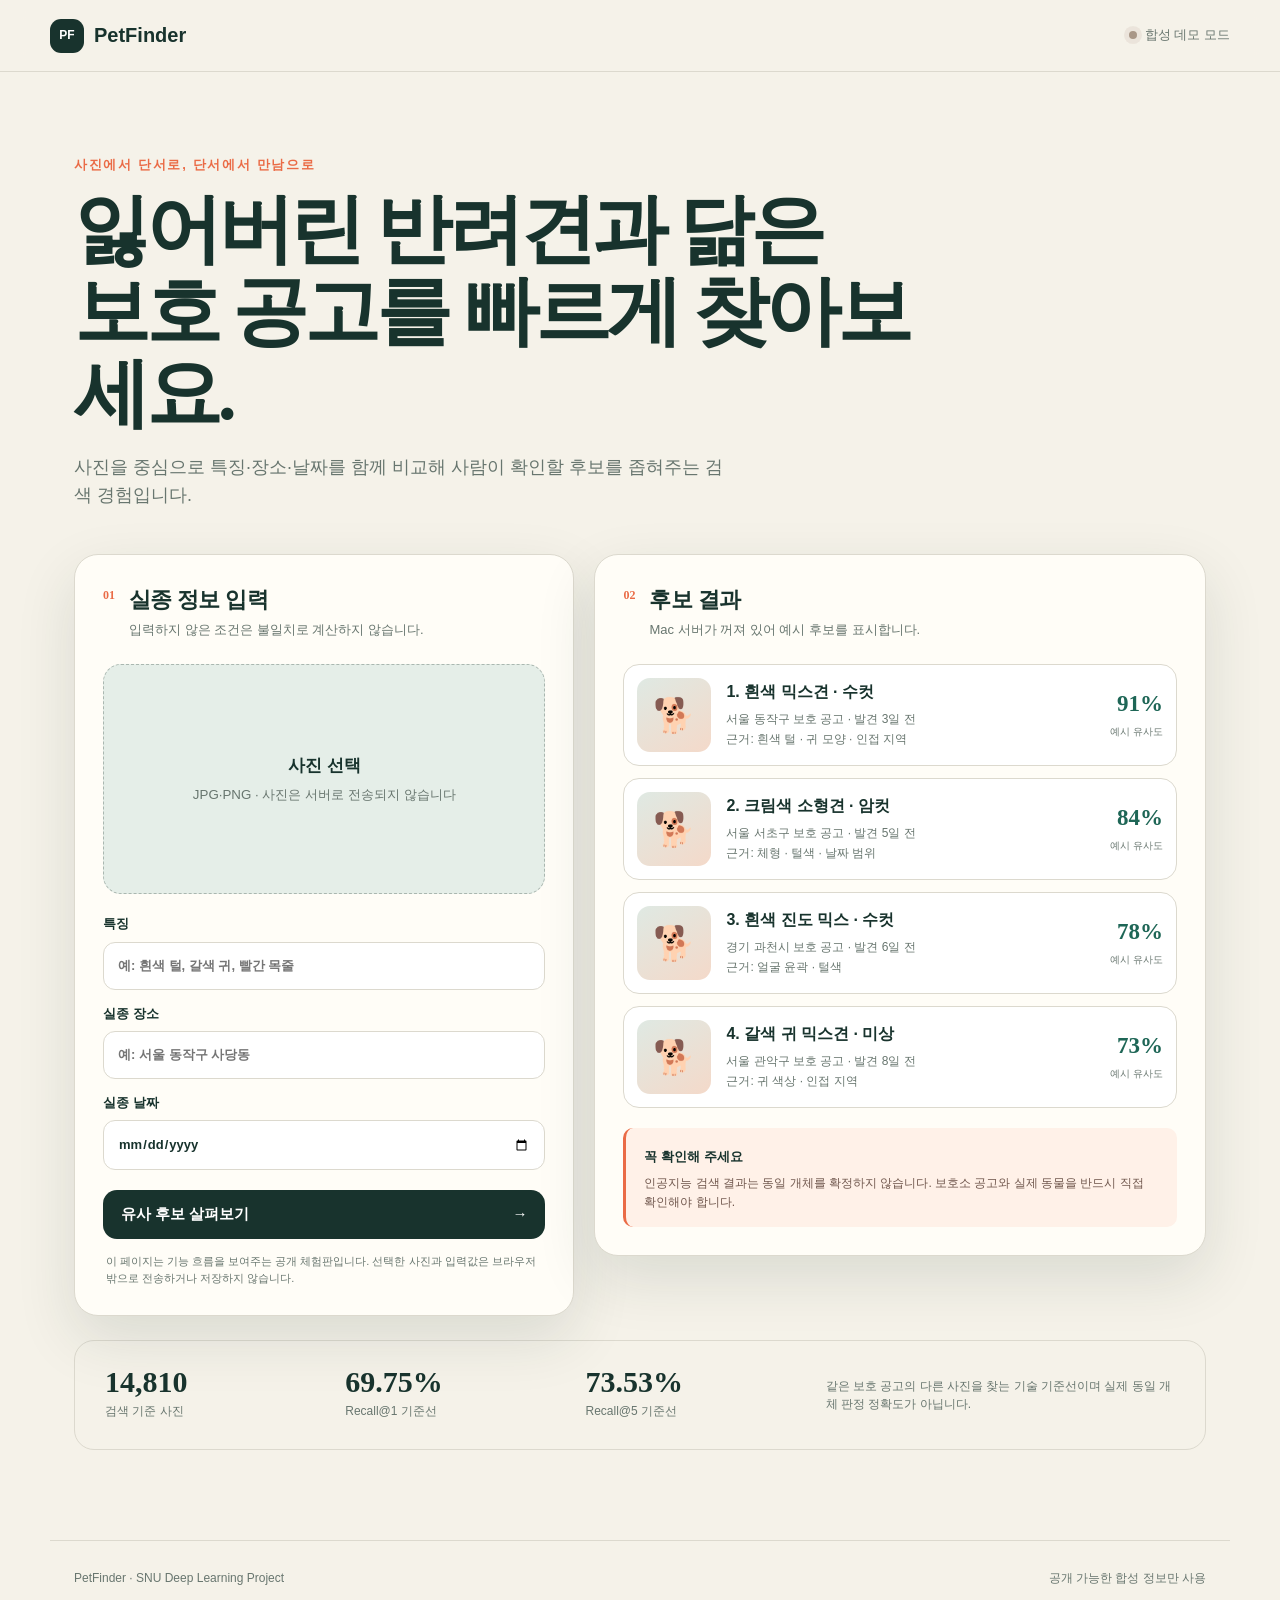
==== index.html @ 1d9833b0 "Add PetFinder public demo" ====
<!doctype html>
<html lang="ko">
<head>
  <meta charset="utf-8">
  <meta name="viewport" content="width=device-width, initial-scale=1">
  <meta name="description" content="사진과 발견 정보를 함께 비교하는 PetFinder 공개 정적 데모">
  <meta property="og:title" content="PetFinder 공개 데모">
  <meta property="og:description" content="실종견 사진으로 보호 공고 후보를 좁혀보는 안전한 정적 체험판">
  <title>PetFinder · 공개 데모</title>
  <link rel="stylesheet" href="./styles.css">
</head>
<body>
  <header class="topbar">
    <a class="brand" href="./" aria-label="PetFinder 처음으로"><span>PF</span> PetFinder</a>
    <div id="connectionStatus" class="status"><i></i> 서버 연결 확인 중</div>
  </header>

  <main>
    <section class="intro">
      <p class="eyebrow">사진에서 단서로, 단서에서 만남으로</p>
      <h1>잃어버린 반려견과 닮은<br>보호 공고를 빠르게 찾아보세요.</h1>
      <p>사진을 중심으로 특징·장소·날짜를 함께 비교해 사람이 확인할 후보를 좁혀주는 검색 경험입니다.</p>
    </section>

    <section class="workspace" aria-labelledby="search-title">
      <div class="panel input-panel">
        <div class="section-title">
          <span>01</span><div><h2 id="search-title">실종 정보 입력</h2><p>입력하지 않은 조건은 불일치로 계산하지 않습니다.</p></div>
        </div>
        <label class="dropzone" for="photo">
          <input id="photo" type="file" accept="image/*">
          <img id="preview" alt="선택한 반려견 사진 미리보기" hidden>
          <span id="dropPrompt"><b>사진 선택</b><small>JPG·PNG · 사진은 서버로 전송되지 않습니다</small></span>
        </label>
        <div class="fields">
          <label>특징<input id="features" placeholder="예: 흰색 털, 갈색 귀, 빨간 목줄"></label>
          <label>실종 장소<input id="location" placeholder="예: 서울 동작구 사당동"></label>
          <label>실종 날짜<input id="date" type="date"></label>
        </div>
        <button id="search" type="button">유사 후보 살펴보기 <span>→</span></button>
        <p class="privacy">이 페이지는 기능 흐름을 보여주는 공개 체험판입니다. 선택한 사진과 입력값은 브라우저 밖으로 전송하거나 저장하지 않습니다.</p>
      </div>

      <div class="panel results-panel">
        <div class="section-title">
          <span>02</span><div><h2>후보 결과</h2><p id="resultState">검색 전 예시 후보를 표시합니다.</p></div>
        </div>
        <div id="results" class="results" aria-live="polite"></div>
        <aside class="notice"><b>꼭 확인해 주세요</b><p>인공지능 검색 결과는 동일 개체를 확정하지 않습니다. 보호소 공고와 실제 동물을 반드시 직접 확인해야 합니다.</p></aside>
      </div>
    </section>

    <section class="proof" aria-label="프로젝트 기준선">
      <div><strong>14,810</strong><span>검색 기준 사진</span></div>
      <div><strong>69.75%</strong><span>Recall@1 기준선</span></div>
      <div><strong>73.53%</strong><span>Recall@5 기준선</span></div>
      <p>같은 보호 공고의 다른 사진을 찾는 기술 기준선이며 실제 동일 개체 판정 정확도가 아닙니다.</p>
    </section>
  </main>

  <footer>PetFinder · SNU Deep Learning Project <span>공개 가능한 합성 정보만 사용</span></footer>
  <script src="./app.js"></script>
</body>
</html>
---- styles.css ----
:root{--ink:#18332d;--muted:#68766f;--paper:#f5f2e9;--card:#fffdf7;--line:#dcd9ce;--accent:#ea6b46;--green:#1e6656;--soft:#e5eee8;--shadow:0 22px 60px rgba(24,51,45,.12)}
.status i.offline{background:#a99787;box-shadow:0 0 0 5px rgba(169,151,135,.14)}.result-photo{object-fit:cover}button:disabled{opacity:.65;cursor:wait;transform:none}
*{box-sizing:border-box}html{scroll-behavior:smooth}body{margin:0;background:var(--paper);color:var(--ink);font-family:Pretendard,"Apple SD Gothic Neo","Noto Sans KR",sans-serif;line-height:1.55}.topbar{height:72px;padding:0 max(24px,calc((100vw - 1180px)/2));display:flex;align-items:center;justify-content:space-between;border-bottom:1px solid var(--line);background:rgba(245,242,233,.9);backdrop-filter:blur(12px);position:sticky;top:0;z-index:5}.brand{color:var(--ink);font-size:20px;font-weight:800;text-decoration:none;display:flex;gap:10px;align-items:center}.brand span{display:grid;place-items:center;width:34px;height:34px;border-radius:11px;background:var(--ink);color:#fff;font-size:12px}.status{font-size:13px;color:var(--muted);display:flex;align-items:center;gap:8px}.status i{width:8px;height:8px;border-radius:50%;background:#48a979;box-shadow:0 0 0 5px rgba(72,169,121,.13)}main{max-width:1180px;margin:auto;padding:70px 24px 90px}.intro{max-width:850px;margin-bottom:44px}.eyebrow{text-transform:uppercase;letter-spacing:.13em;font-size:13px;font-weight:800;color:var(--accent)}h1{font-family:Georgia,"Noto Serif KR",serif;font-size:clamp(42px,6vw,76px);line-height:1.08;letter-spacing:-.055em;margin:12px 0 20px;font-weight:700}.intro>p:last-child{max-width:650px;color:var(--muted);font-size:18px}.workspace{display:grid;grid-template-columns:.9fr 1.1fr;gap:20px;align-items:start}.panel{background:var(--card);border:1px solid var(--line);border-radius:24px;padding:28px;box-shadow:var(--shadow)}.section-title{display:flex;gap:14px;align-items:start;margin-bottom:24px}.section-title>span{font:700 12px/1 Georgia,serif;color:var(--accent);padding-top:6px}.section-title h2{font-size:22px;margin:0 0 3px;letter-spacing:-.03em}.section-title p{margin:0;color:var(--muted);font-size:13px}.dropzone{height:230px;border:1.5px dashed #aab7b0;border-radius:18px;background:var(--soft);display:grid;place-items:center;text-align:center;overflow:hidden;cursor:pointer;transition:.2s}.dropzone:hover{border-color:var(--green);transform:translateY(-1px)}.dropzone input{position:absolute;width:1px;height:1px;opacity:0}.dropzone img{width:100%;height:100%;object-fit:cover}.dropzone span{display:grid;gap:6px}.dropzone b{font-size:17px}.dropzone small{color:var(--muted)}.fields{display:grid;gap:14px;margin:20px 0}.fields label{font-size:13px;font-weight:700}.fields input{width:100%;margin-top:7px;padding:13px 14px;border:1px solid var(--line);border-radius:12px;background:#fff;font:inherit;color:var(--ink);outline:none}.fields input:focus{border-color:var(--green);box-shadow:0 0 0 3px rgba(30,102,86,.1)}button{width:100%;border:0;border-radius:14px;background:var(--ink);color:#fff;padding:15px 18px;font-size:15px;font-weight:800;cursor:pointer;display:flex;justify-content:space-between;transition:.2s}button:hover{background:var(--green);transform:translateY(-1px)}.privacy{font-size:11px;color:var(--muted);margin:14px 3px 0}.results{display:grid;gap:12px}.candidate{display:grid;grid-template-columns:74px 1fr auto;gap:15px;align-items:center;padding:13px;border:1px solid var(--line);border-radius:16px;background:#fff}.dog{width:74px;height:74px;border-radius:13px;background:linear-gradient(145deg,#dfe9e3,#f4d9c9);display:grid;place-items:center;font-size:34px}.candidate h3{font-size:16px;margin:0 0 5px}.candidate p{font-size:12px;color:var(--muted);margin:2px 0}.score{text-align:right}.score strong{font:700 23px/1 Georgia,serif;color:var(--green)}.score small{display:block;font-size:10px;color:var(--muted);margin-top:5px}.notice{margin-top:20px;background:#fff1e8;border-left:3px solid var(--accent);padding:16px 18px;border-radius:10px}.notice b{font-size:13px}.notice p{font-size:12px;color:#71584e;margin:5px 0 0}.proof{margin-top:24px;border:1px solid var(--line);border-radius:20px;padding:24px 30px;display:grid;grid-template-columns:repeat(3,1fr) 1.6fr;gap:22px;align-items:center}.proof div{display:grid}.proof strong{font:700 30px/1.1 Georgia,serif}.proof span,.proof p{font-size:12px;color:var(--muted);margin:4px 0}footer{max-width:1180px;margin:auto;padding:28px 24px;border-top:1px solid var(--line);font-size:12px;color:var(--muted);display:flex;justify-content:space-between}@media(max-width:850px){main{padding-top:44px}.workspace{grid-template-columns:1fr}.proof{grid-template-columns:repeat(3,1fr)}.proof p{grid-column:1/-1}h1{font-size:48px}}@media(max-width:520px){.topbar{height:62px}.status{font-size:11px}.intro{margin-bottom:28px}h1{font-size:39px}.intro>p:last-child{font-size:15px}.panel{padding:20px;border-radius:19px}.candidate{grid-template-columns:58px 1fr}.dog{width:58px;height:58px}.score{grid-column:2;text-align:left}.proof{grid-template-columns:1fr}.proof p{grid-column:auto}footer{display:grid;gap:6px}}
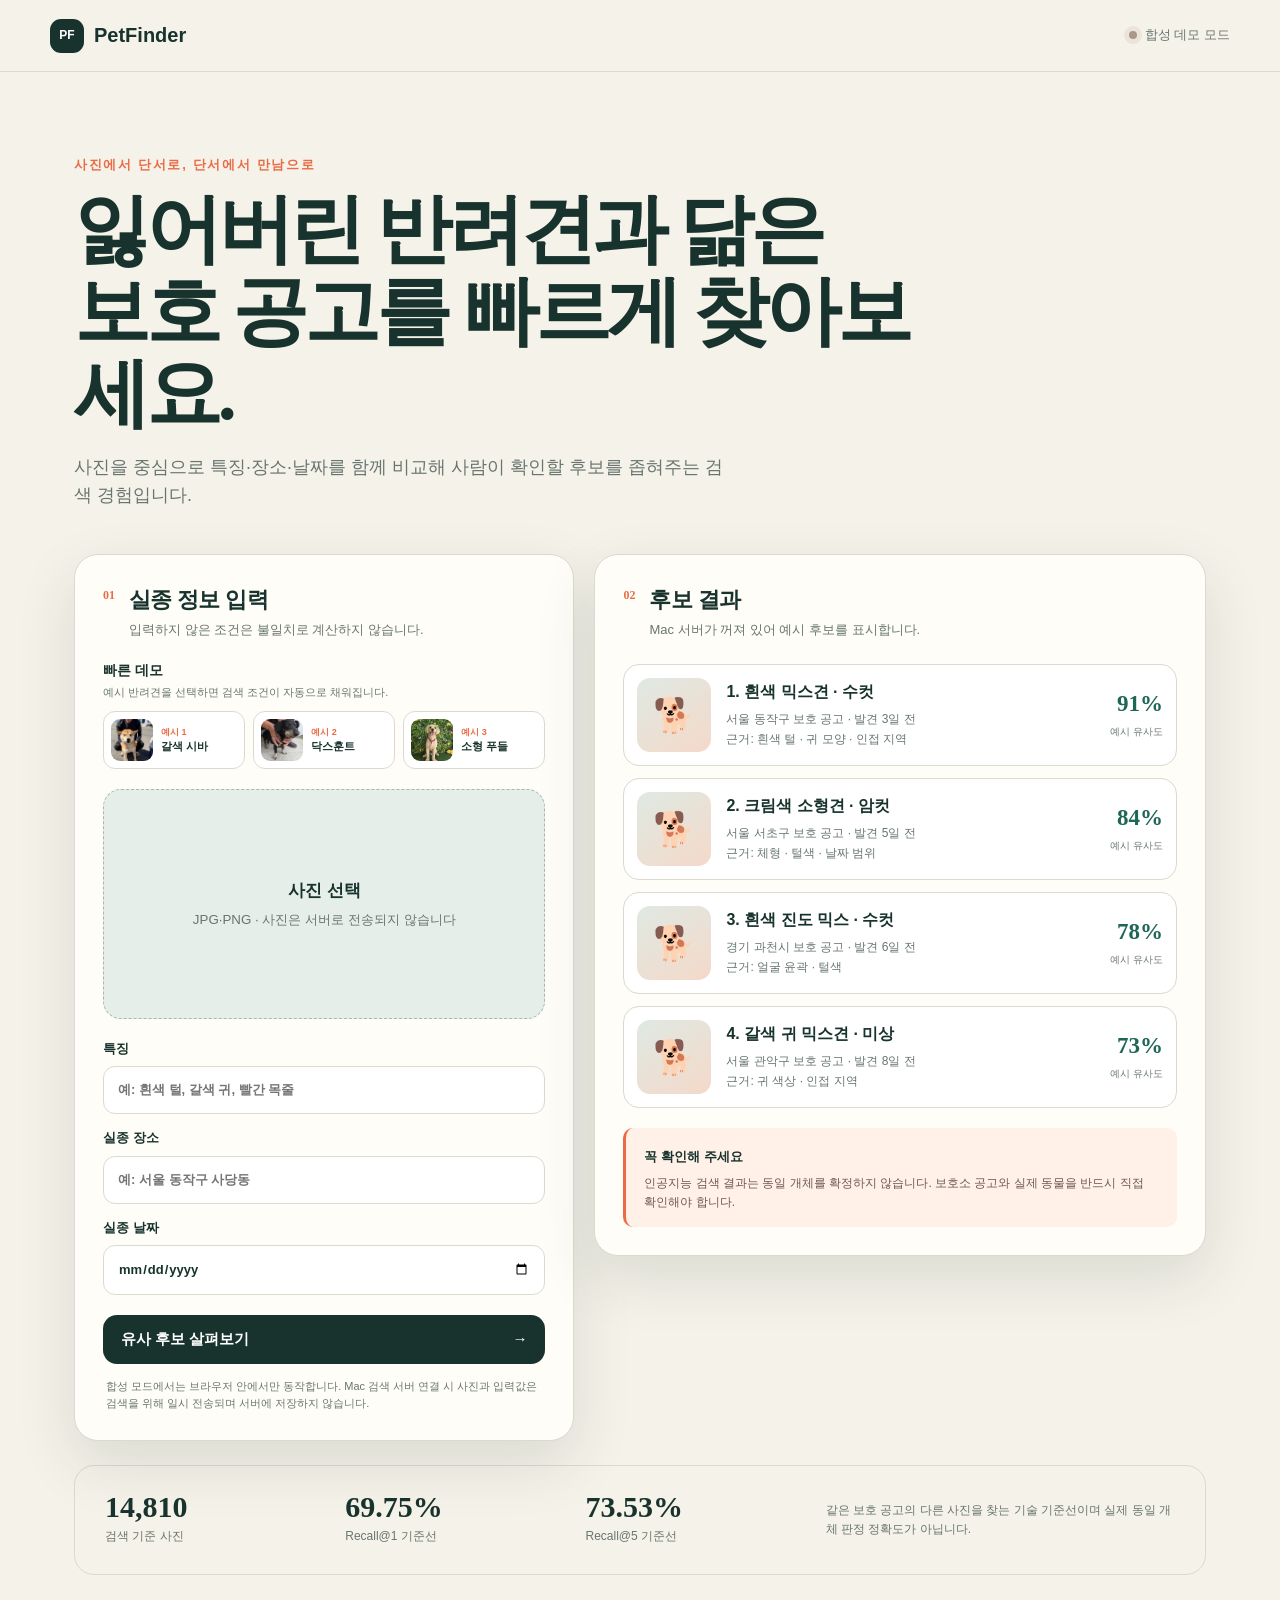
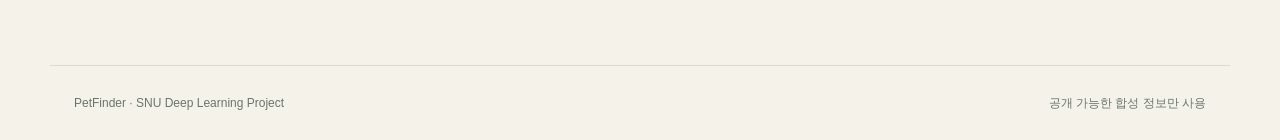
==== commit 5678156f: "Add quick PetFinder demo examples" ====
--- a/index.html
+++ b/index.html
@@ -27,6 +27,10 @@
         <div class="section-title">
           <span>01</span><div><h2 id="search-title">실종 정보 입력</h2><p>입력하지 않은 조건은 불일치로 계산하지 않습니다.</p></div>
         </div>
+        <div class="demo-picker" aria-labelledby="demo-title">
+          <div><b id="demo-title">빠른 데모</b><small>예시 반려견을 선택하면 검색 조건이 자동으로 채워집니다.</small></div>
+          <div id="demoOptions" class="demo-options"></div>
+        </div>
         <label class="dropzone" for="photo">
           <input id="photo" type="file" accept="image/*">
           <img id="preview" alt="선택한 반려견 사진 미리보기" hidden>
@@ -38,7 +42,7 @@
           <label>실종 날짜<input id="date" type="date"></label>
         </div>
         <button id="search" type="button">유사 후보 살펴보기 <span>→</span></button>
-        <p class="privacy">이 페이지는 기능 흐름을 보여주는 공개 체험판입니다. 선택한 사진과 입력값은 브라우저 밖으로 전송하거나 저장하지 않습니다.</p>
+        <p class="privacy">합성 모드에서는 브라우저 안에서만 동작합니다. Mac 검색 서버 연결 시 사진과 입력값은 검색을 위해 일시 전송되며 서버에 저장하지 않습니다.</p>
       </div>
 
       <div class="panel results-panel">
--- a/styles.css
+++ b/styles.css
@@ -1,3 +1,3 @@
 :root{--ink:#18332d;--muted:#68766f;--paper:#f5f2e9;--card:#fffdf7;--line:#dcd9ce;--accent:#ea6b46;--green:#1e6656;--soft:#e5eee8;--shadow:0 22px 60px rgba(24,51,45,.12)}
-.status i.offline{background:#a99787;box-shadow:0 0 0 5px rgba(169,151,135,.14)}.result-photo{object-fit:cover}button:disabled{opacity:.65;cursor:wait;transform:none}
+.status i.offline{background:#a99787;box-shadow:0 0 0 5px rgba(169,151,135,.14)}.result-photo{object-fit:cover}button:disabled{opacity:.65;cursor:wait;transform:none}.demo-picker{margin:-4px 0 20px}.demo-picker>div:first-child{display:grid;gap:2px;margin-bottom:10px}.demo-picker>div:first-child b{font-size:14px}.demo-picker>div:first-child small{color:var(--muted);font-size:11px}.demo-options{display:grid;grid-template-columns:repeat(3,1fr);gap:8px}.demo-option{padding:7px;background:#fff;color:var(--ink);border:1px solid var(--line);border-radius:12px;display:grid;grid-template-columns:42px 1fr;align-items:center;gap:8px;text-align:left}.demo-option:hover,.demo-option.selected{background:var(--soft);border-color:var(--green);transform:translateY(-1px)}.demo-option.selected{box-shadow:0 0 0 2px rgba(30,102,86,.12)}.demo-option img{width:42px;height:42px;border-radius:9px;object-fit:cover}.demo-option span{display:grid;min-width:0}.demo-option small{color:var(--accent);font-size:9px}.demo-option b{font-size:11px;white-space:nowrap;overflow:hidden;text-overflow:ellipsis}
 *{box-sizing:border-box}html{scroll-behavior:smooth}body{margin:0;background:var(--paper);color:var(--ink);font-family:Pretendard,"Apple SD Gothic Neo","Noto Sans KR",sans-serif;line-height:1.55}.topbar{height:72px;padding:0 max(24px,calc((100vw - 1180px)/2));display:flex;align-items:center;justify-content:space-between;border-bottom:1px solid var(--line);background:rgba(245,242,233,.9);backdrop-filter:blur(12px);position:sticky;top:0;z-index:5}.brand{color:var(--ink);font-size:20px;font-weight:800;text-decoration:none;display:flex;gap:10px;align-items:center}.brand span{display:grid;place-items:center;width:34px;height:34px;border-radius:11px;background:var(--ink);color:#fff;font-size:12px}.status{font-size:13px;color:var(--muted);display:flex;align-items:center;gap:8px}.status i{width:8px;height:8px;border-radius:50%;background:#48a979;box-shadow:0 0 0 5px rgba(72,169,121,.13)}main{max-width:1180px;margin:auto;padding:70px 24px 90px}.intro{max-width:850px;margin-bottom:44px}.eyebrow{text-transform:uppercase;letter-spacing:.13em;font-size:13px;font-weight:800;color:var(--accent)}h1{font-family:Georgia,"Noto Serif KR",serif;font-size:clamp(42px,6vw,76px);line-height:1.08;letter-spacing:-.055em;margin:12px 0 20px;font-weight:700}.intro>p:last-child{max-width:650px;color:var(--muted);font-size:18px}.workspace{display:grid;grid-template-columns:.9fr 1.1fr;gap:20px;align-items:start}.panel{background:var(--card);border:1px solid var(--line);border-radius:24px;padding:28px;box-shadow:var(--shadow)}.section-title{display:flex;gap:14px;align-items:start;margin-bottom:24px}.section-title>span{font:700 12px/1 Georgia,serif;color:var(--accent);padding-top:6px}.section-title h2{font-size:22px;margin:0 0 3px;letter-spacing:-.03em}.section-title p{margin:0;color:var(--muted);font-size:13px}.dropzone{height:230px;border:1.5px dashed #aab7b0;border-radius:18px;background:var(--soft);display:grid;place-items:center;text-align:center;overflow:hidden;cursor:pointer;transition:.2s}.dropzone:hover{border-color:var(--green);transform:translateY(-1px)}.dropzone input{position:absolute;width:1px;height:1px;opacity:0}.dropzone img{width:100%;height:100%;object-fit:cover}.dropzone span{display:grid;gap:6px}.dropzone b{font-size:17px}.dropzone small{color:var(--muted)}.fields{display:grid;gap:14px;margin:20px 0}.fields label{font-size:13px;font-weight:700}.fields input{width:100%;margin-top:7px;padding:13px 14px;border:1px solid var(--line);border-radius:12px;background:#fff;font:inherit;color:var(--ink);outline:none}.fields input:focus{border-color:var(--green);box-shadow:0 0 0 3px rgba(30,102,86,.1)}button{width:100%;border:0;border-radius:14px;background:var(--ink);color:#fff;padding:15px 18px;font-size:15px;font-weight:800;cursor:pointer;display:flex;justify-content:space-between;transition:.2s}button:hover{background:var(--green);transform:translateY(-1px)}.privacy{font-size:11px;color:var(--muted);margin:14px 3px 0}.results{display:grid;gap:12px}.candidate{display:grid;grid-template-columns:74px 1fr auto;gap:15px;align-items:center;padding:13px;border:1px solid var(--line);border-radius:16px;background:#fff}.dog{width:74px;height:74px;border-radius:13px;background:linear-gradient(145deg,#dfe9e3,#f4d9c9);display:grid;place-items:center;font-size:34px}.candidate h3{font-size:16px;margin:0 0 5px}.candidate p{font-size:12px;color:var(--muted);margin:2px 0}.score{text-align:right}.score strong{font:700 23px/1 Georgia,serif;color:var(--green)}.score small{display:block;font-size:10px;color:var(--muted);margin-top:5px}.notice{margin-top:20px;background:#fff1e8;border-left:3px solid var(--accent);padding:16px 18px;border-radius:10px}.notice b{font-size:13px}.notice p{font-size:12px;color:#71584e;margin:5px 0 0}.proof{margin-top:24px;border:1px solid var(--line);border-radius:20px;padding:24px 30px;display:grid;grid-template-columns:repeat(3,1fr) 1.6fr;gap:22px;align-items:center}.proof div{display:grid}.proof strong{font:700 30px/1.1 Georgia,serif}.proof span,.proof p{font-size:12px;color:var(--muted);margin:4px 0}footer{max-width:1180px;margin:auto;padding:28px 24px;border-top:1px solid var(--line);font-size:12px;color:var(--muted);display:flex;justify-content:space-between}@media(max-width:850px){main{padding-top:44px}.workspace{grid-template-columns:1fr}.proof{grid-template-columns:repeat(3,1fr)}.proof p{grid-column:1/-1}h1{font-size:48px}}@media(max-width:520px){.topbar{height:62px}.status{font-size:11px}.intro{margin-bottom:28px}h1{font-size:39px}.intro>p:last-child{font-size:15px}.panel{padding:20px;border-radius:19px}.candidate{grid-template-columns:58px 1fr}.dog{width:58px;height:58px}.score{grid-column:2;text-align:left}.proof{grid-template-columns:1fr}.proof p{grid-column:auto}footer{display:grid;gap:6px}}
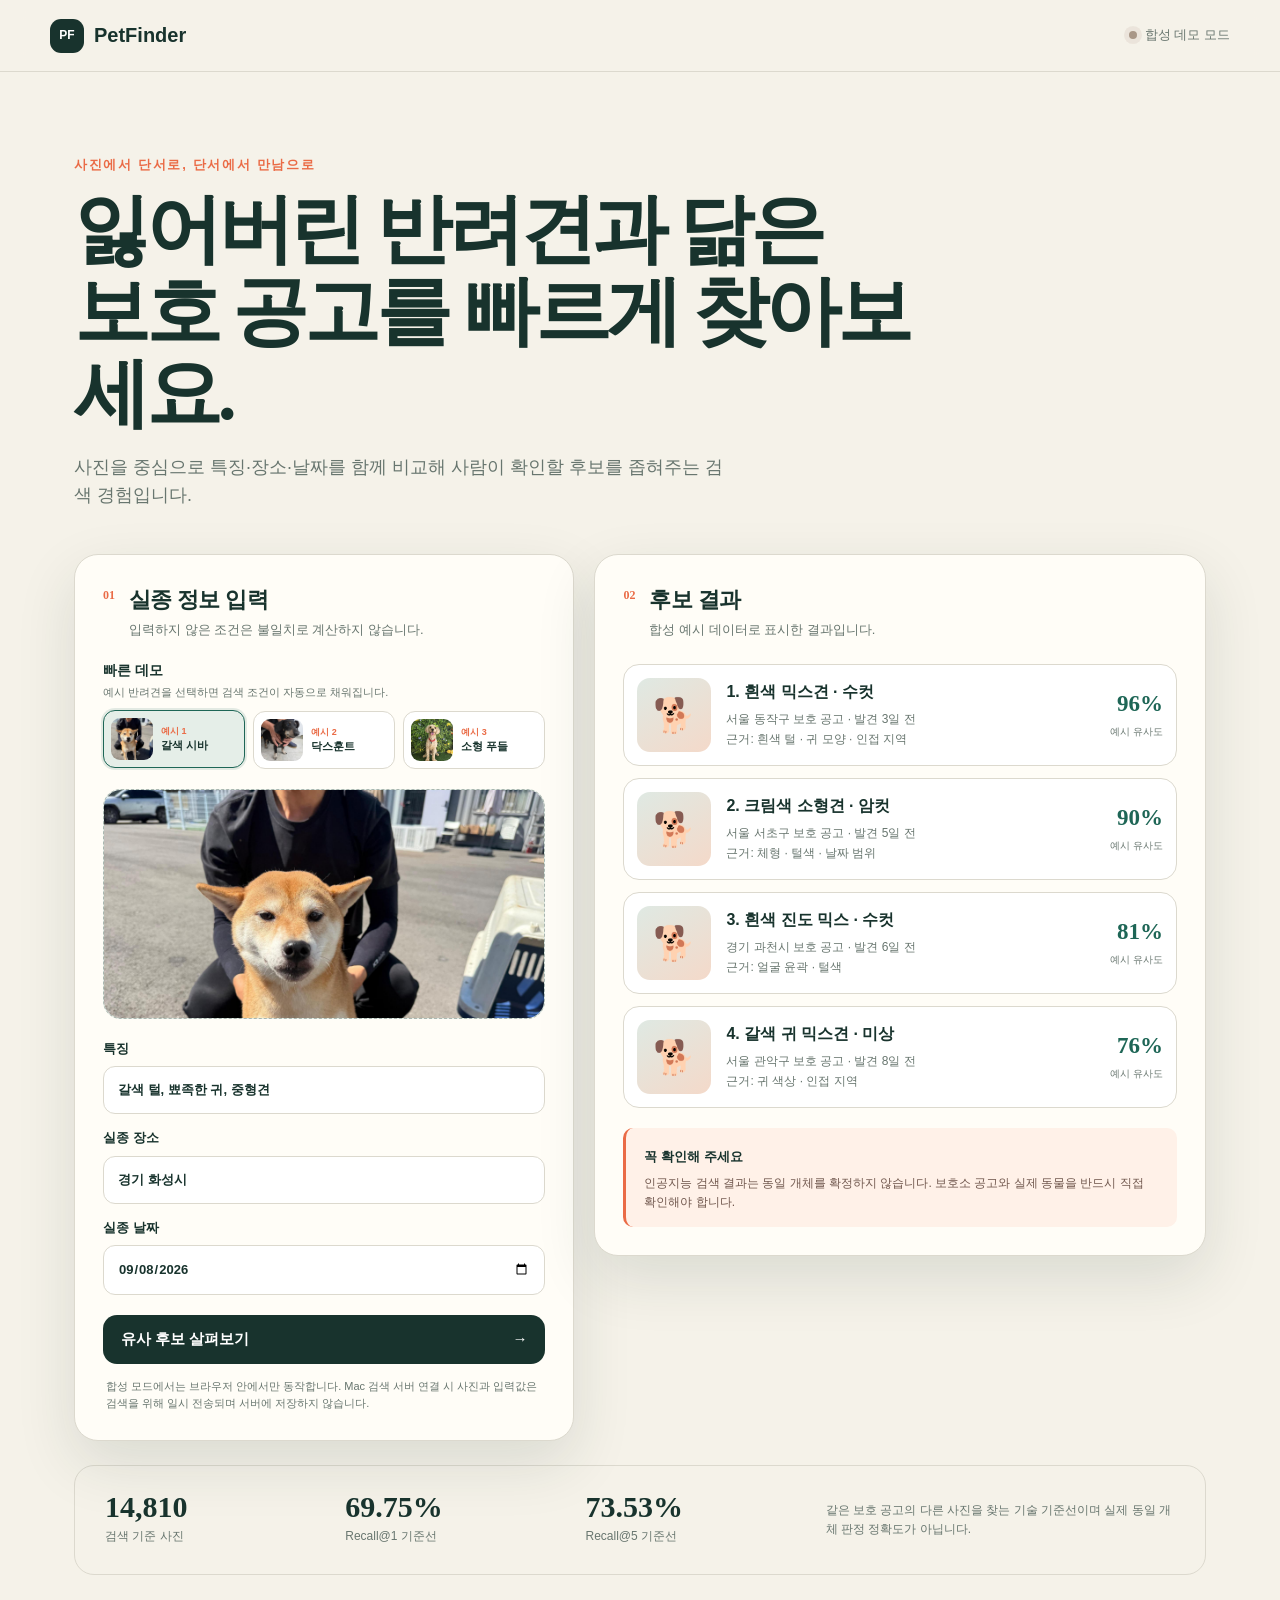
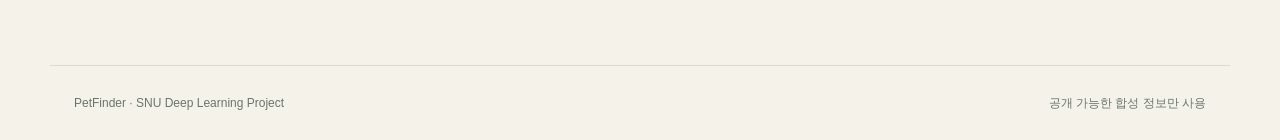
==== commit eb7cbbda: "Improve PetFinder mobile layout" ====
--- a/index.html
+++ b/index.html
@@ -8,6 +8,7 @@
   <meta property="og:description" content="실종견 사진으로 보호 공고 후보를 좁혀보는 안전한 정적 체험판">
   <title>PetFinder · 공개 데모</title>
   <link rel="stylesheet" href="./styles.css">
+  <link rel="stylesheet" href="./mobile.css">
 </head>
 <body>
   <header class="topbar">
--- a/mobile.css
+++ b/mobile.css
@@ -0,0 +1,47 @@
+@media (max-width: 600px) {
+  .topbar { height: 60px; padding: 0 16px; }
+  .brand { font-size: 17px; }
+  .brand span { width: 31px; height: 31px; }
+  .status { font-size: 0; gap: 0; }
+  .status i { width: 9px; height: 9px; }
+
+  main { padding: 32px 14px 60px; }
+  .intro { margin-bottom: 25px; }
+  .eyebrow { font-size: 11px; letter-spacing: .1em; }
+  h1 { font-size: clamp(34px, 10.5vw, 43px); line-height: 1.12; margin-top: 9px; }
+  .intro > p:last-child { font-size: 15px; margin-bottom: 0; }
+
+  .workspace { gap: 14px; }
+  .panel { padding: 18px; border-radius: 18px; }
+  .section-title { gap: 10px; margin-bottom: 18px; }
+  .section-title h2 { font-size: 20px; }
+  .section-title p { font-size: 12px; }
+
+  .demo-picker { margin-bottom: 16px; }
+  .demo-options { grid-template-columns: 1fr; gap: 7px; }
+  .demo-option { grid-template-columns: 54px 1fr; padding: 7px 9px; }
+  .demo-option img { width: 54px; height: 48px; }
+  .demo-option small { font-size: 10px; }
+  .demo-option b { font-size: 13px; }
+
+  .dropzone { height: 190px; }
+  .fields { gap: 11px; margin: 16px 0; }
+  .fields input { padding: 12px; font-size: 16px; }
+  button { min-height: 50px; font-size: 15px; }
+  .privacy { font-size: 10px; line-height: 1.5; }
+
+  .candidate { grid-template-columns: 64px 1fr; gap: 11px; padding: 10px; }
+  .dog { width: 64px; height: 64px; }
+  .candidate h3 { font-size: 14px; }
+  .candidate p { font-size: 11px; }
+  .score { grid-column: 2; display: flex; align-items: baseline; gap: 7px; text-align: left; }
+  .score strong { font-size: 20px; }
+  .score small { display: inline; }
+  .notice { padding: 14px; }
+
+  .proof { grid-template-columns: 1fr; gap: 13px; padding: 20px; }
+  .proof div { grid-template-columns: auto 1fr; gap: 10px; align-items: baseline; }
+  .proof strong { font-size: 24px; }
+  .proof p { grid-column: auto; }
+  footer { padding: 22px 16px; display: grid; gap: 5px; }
+}
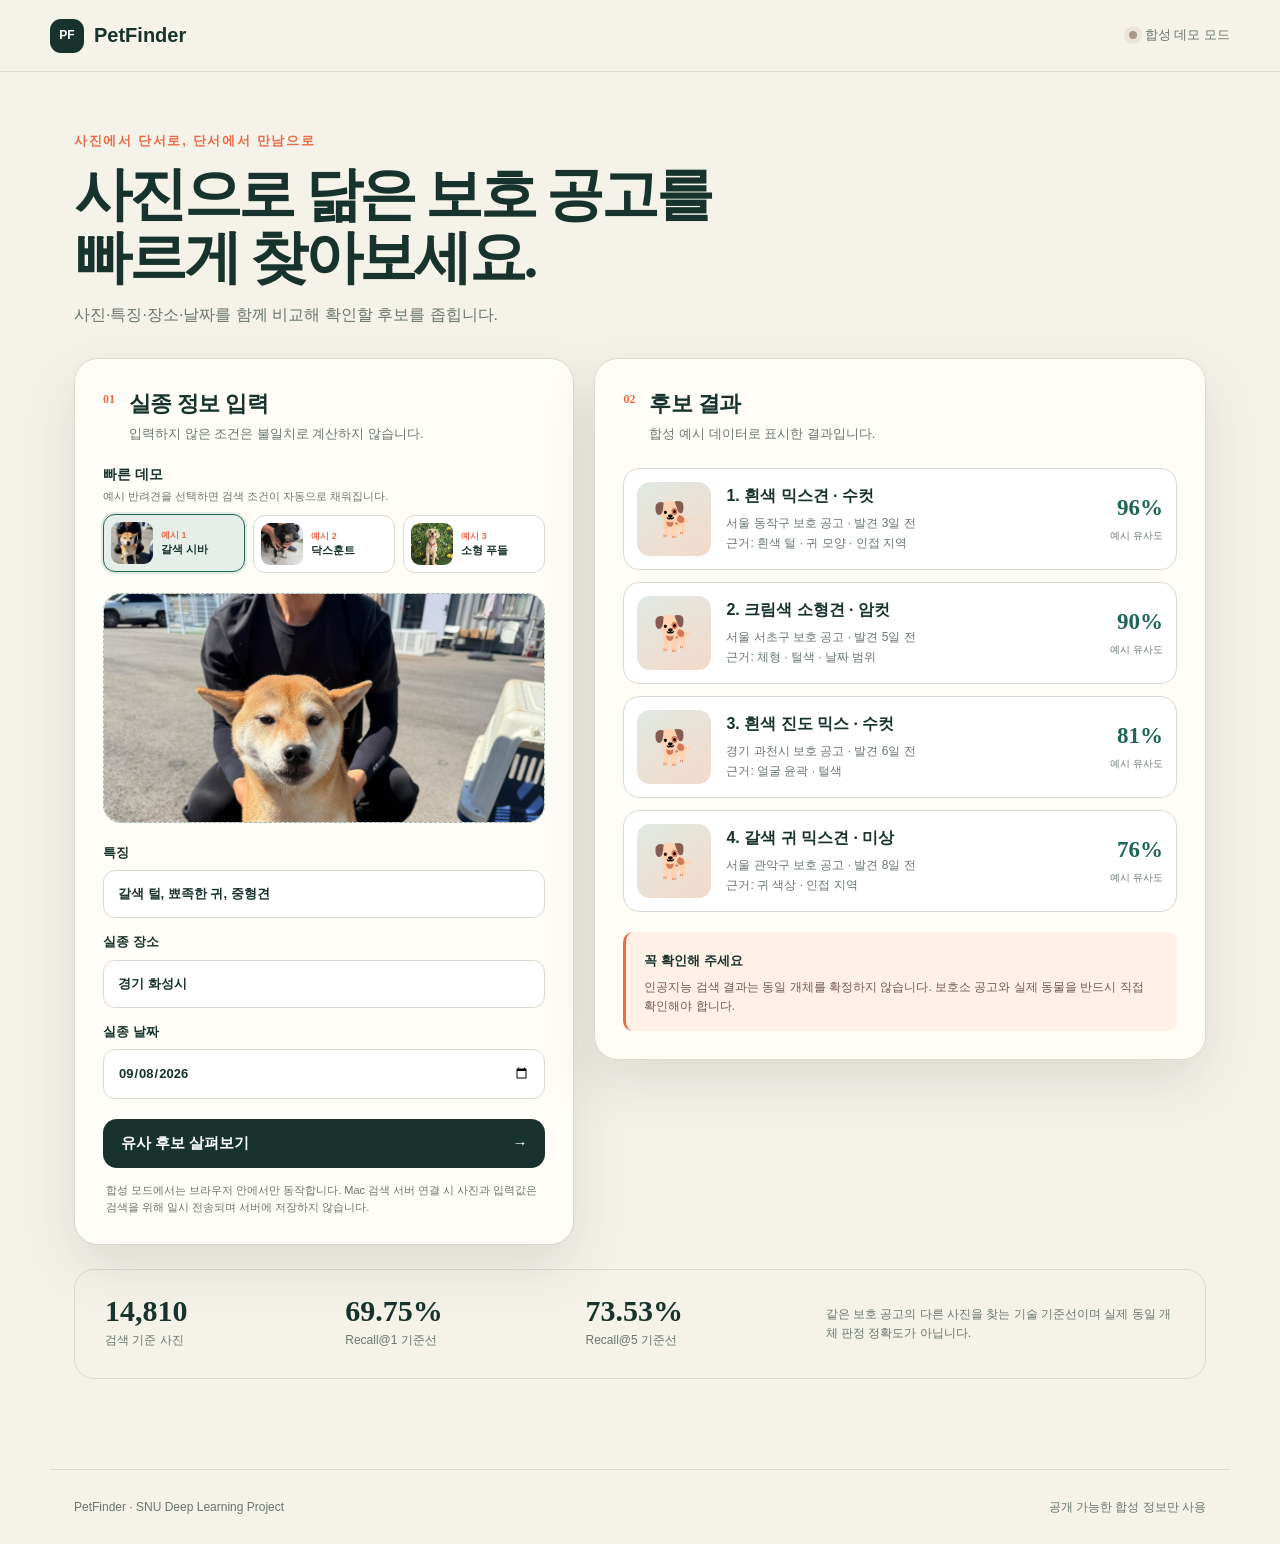
==== commit a7ec9573: "Compact PetFinder hero section" ====
--- a/index.html
+++ b/index.html
@@ -19,8 +19,8 @@
   <main>
     <section class="intro">
       <p class="eyebrow">사진에서 단서로, 단서에서 만남으로</p>
-      <h1>잃어버린 반려견과 닮은<br>보호 공고를 빠르게 찾아보세요.</h1>
-      <p>사진을 중심으로 특징·장소·날짜를 함께 비교해 사람이 확인할 후보를 좁혀주는 검색 경험입니다.</p>
+      <h1>사진으로 닮은 보호 공고를<br>빠르게 찾아보세요.</h1>
+      <p>사진·특징·장소·날짜를 함께 비교해 확인할 후보를 좁힙니다.</p>
     </section>
 
     <section class="workspace" aria-labelledby="search-title">
--- a/mobile.css
+++ b/mobile.css
@@ -1,3 +1,8 @@
+main { padding-top: 46px; }
+.intro { max-width: 760px; margin-bottom: 30px; }
+h1 { font-size: clamp(38px, 4.7vw, 58px); line-height: 1.08; margin: 10px 0 14px; }
+.intro > p:last-child { max-width: 560px; font-size: 16px; margin: 0; }
+
 @media (max-width: 600px) {
   .topbar { height: 60px; padding: 0 16px; }
   .brand { font-size: 17px; }
@@ -5,11 +10,11 @@
   .status { font-size: 0; gap: 0; }
   .status i { width: 9px; height: 9px; }
 
-  main { padding: 32px 14px 60px; }
-  .intro { margin-bottom: 25px; }
+  main { padding: 24px 14px 60px; }
+  .intro { margin-bottom: 20px; }
   .eyebrow { font-size: 11px; letter-spacing: .1em; }
-  h1 { font-size: clamp(34px, 10.5vw, 43px); line-height: 1.12; margin-top: 9px; }
-  .intro > p:last-child { font-size: 15px; margin-bottom: 0; }
+  h1 { font-size: clamp(30px, 8.8vw, 38px); line-height: 1.12; margin: 7px 0 10px; }
+  .intro > p:last-child { font-size: 14px; margin-bottom: 0; }
 
   .workspace { gap: 14px; }
   .panel { padding: 18px; border-radius: 18px; }
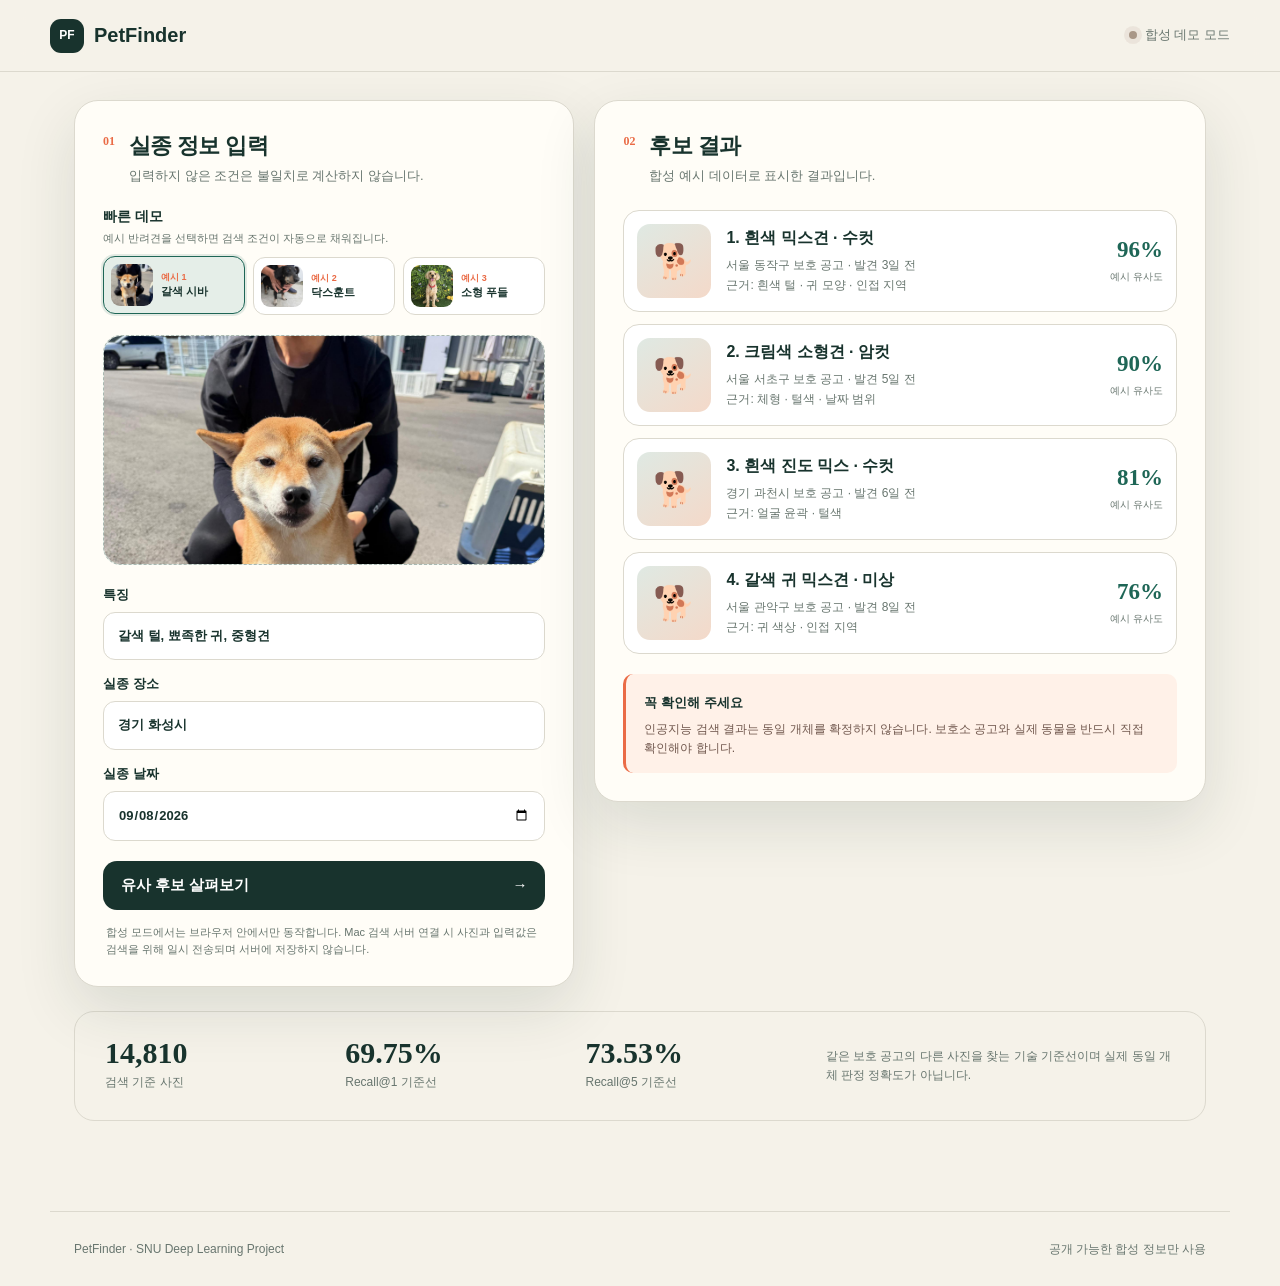
==== commit 680499d9: "Remove PetFinder hero section" ====
--- a/index.html
+++ b/index.html
@@ -17,12 +17,6 @@
   </header>
 
   <main>
-    <section class="intro">
-      <p class="eyebrow">사진에서 단서로, 단서에서 만남으로</p>
-      <h1>사진으로 닮은 보호 공고를<br>빠르게 찾아보세요.</h1>
-      <p>사진·특징·장소·날짜를 함께 비교해 확인할 후보를 좁힙니다.</p>
-    </section>
-
     <section class="workspace" aria-labelledby="search-title">
       <div class="panel input-panel">
         <div class="section-title">
--- a/mobile.css
+++ b/mobile.css
@@ -1,4 +1,4 @@
-main { padding-top: 46px; }
+main { padding-top: 28px; }
 .intro { max-width: 760px; margin-bottom: 30px; }
 h1 { font-size: clamp(38px, 4.7vw, 58px); line-height: 1.08; margin: 10px 0 14px; }
 .intro > p:last-child { max-width: 560px; font-size: 16px; margin: 0; }
@@ -10,7 +10,7 @@
   .status { font-size: 0; gap: 0; }
   .status i { width: 9px; height: 9px; }
 
-  main { padding: 24px 14px 60px; }
+  main { padding: 14px 14px 60px; }
   .intro { margin-bottom: 20px; }
   .eyebrow { font-size: 11px; letter-spacing: .1em; }
   h1 { font-size: clamp(30px, 8.8vw, 38px); line-height: 1.12; margin: 7px 0 10px; }
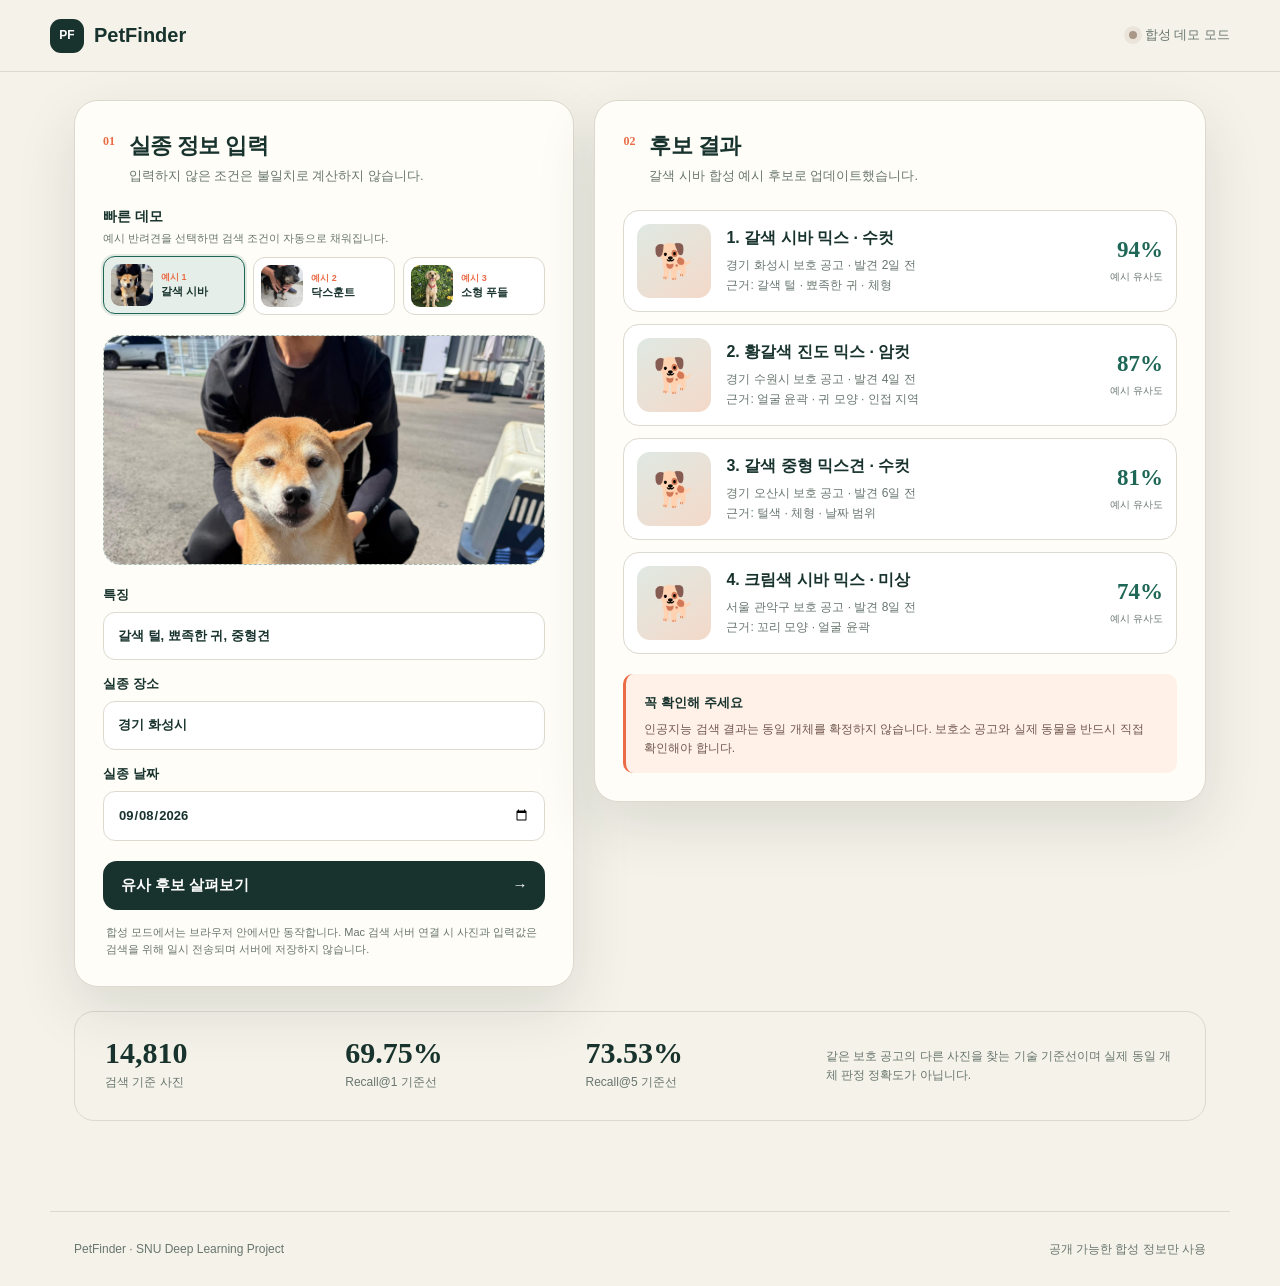
==== commit 8e8b11af: "Fix PetFinder demo result updates" ====
--- a/index.html
+++ b/index.html
@@ -8,7 +8,7 @@
   <meta property="og:description" content="실종견 사진으로 보호 공고 후보를 좁혀보는 안전한 정적 체험판">
   <title>PetFinder · 공개 데모</title>
   <link rel="stylesheet" href="./styles.css">
-  <link rel="stylesheet" href="./mobile.css">
+  <link rel="stylesheet" href="./mobile.css?v=2">
 </head>
 <body>
   <header class="topbar">
@@ -58,6 +58,6 @@
   </main>
 
   <footer>PetFinder · SNU Deep Learning Project <span>공개 가능한 합성 정보만 사용</span></footer>
-  <script src="./app.js"></script>
+  <script src="./app.js?v=3"></script>
 </body>
 </html>
--- a/mobile.css
+++ b/mobile.css
@@ -1,3 +1,4 @@
+.intro { display: none !important; }
 main { padding-top: 28px; }
 .intro { max-width: 760px; margin-bottom: 30px; }
 h1 { font-size: clamp(38px, 4.7vw, 58px); line-height: 1.08; margin: 10px 0 14px; }
